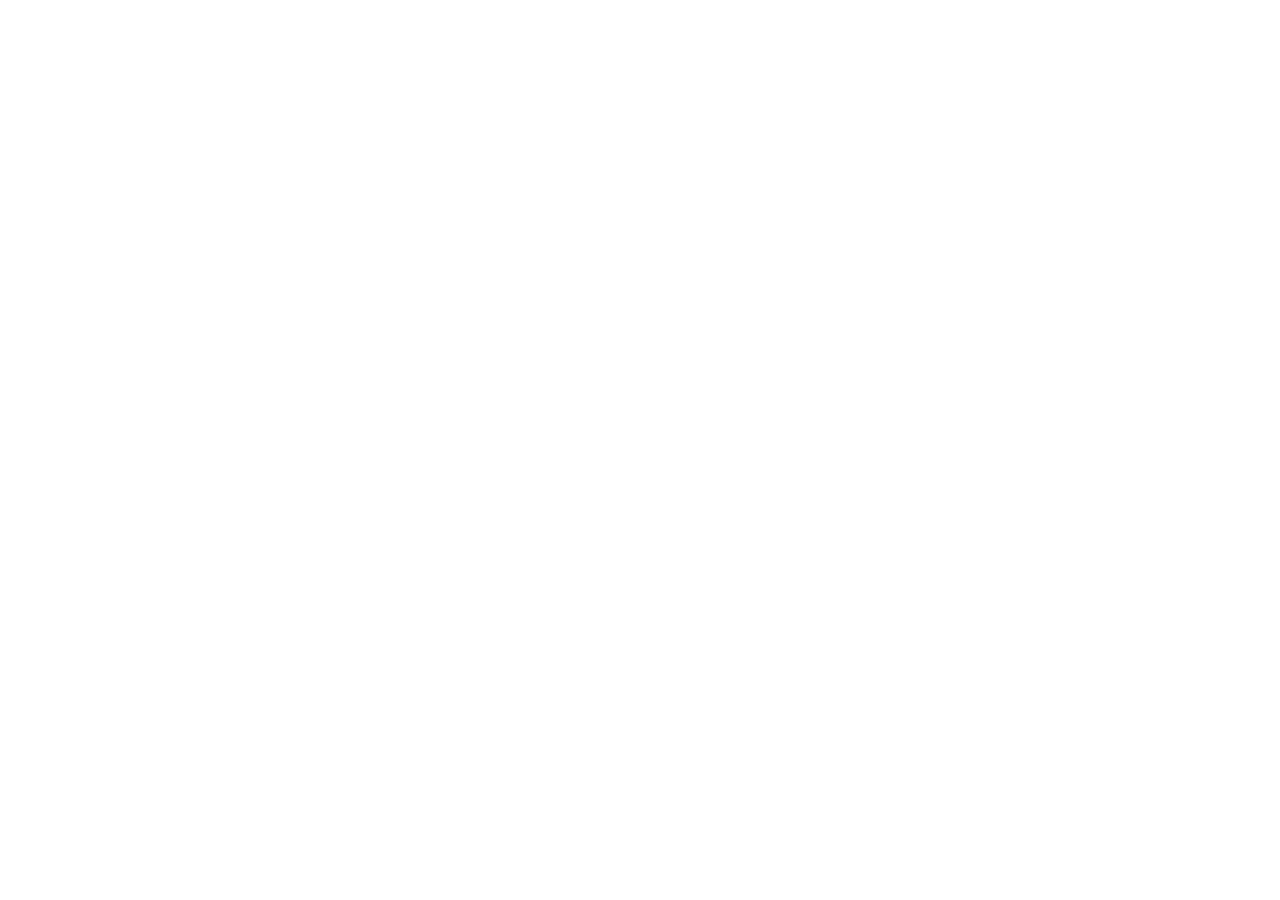
==== frontend/index/index.html @ 75e781c8 "Added new files for project update" ====
<!DOCTYPE html>
<html lang="en">

<head>
    <meta charset="UTF-8">
    <meta name="viewport"
          content="width=device-width, initial-scale=1.0">

    <title>Starlight Lost & Found</title>

    <link rel="stylesheet" href="css/style.css">
</head>

<body>

<div class="stars" id="stars"></div>

<div id="header"></div>

<div id="home"></div>

<div id="footer"></div>

<div id="reportModalContainer"></div>

<div id="detailModalContainer"></div>

<script src="js/script.js"></script>

</body>
</html>
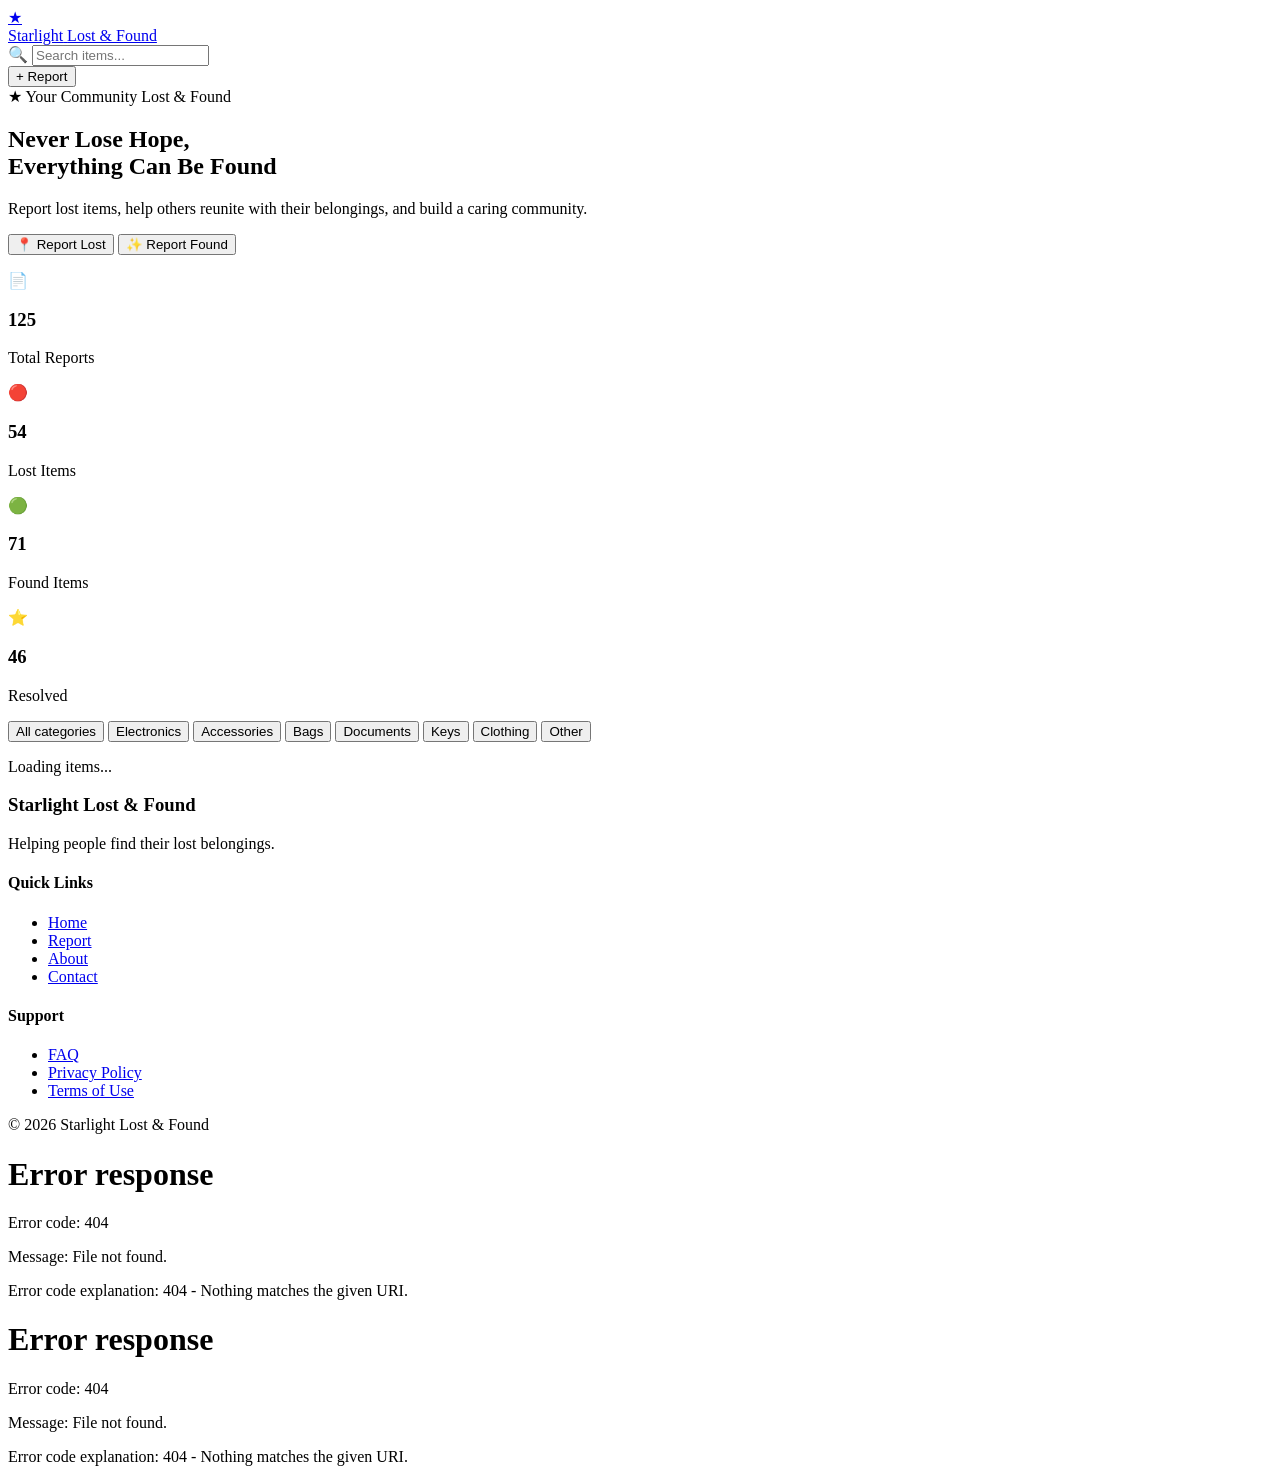
==== commit c96d8183: "add new files" ====
--- a/frontend/index/index.html
+++ b/frontend/index/index.html
@@ -8,7 +8,7 @@
 
     <title>Starlight Lost & Found</title>
 
-    <link rel="stylesheet" href="css/style.css">
+    <link rel="stylesheet" href="../style/index.css">
 </head>
 
 <body>
@@ -25,7 +25,7 @@
 
 <div id="detailModalContainer"></div>
 
-<script src="js/script.js"></script>
+<script src="../script/loader.js"></script>
 
 </body>
 </html>
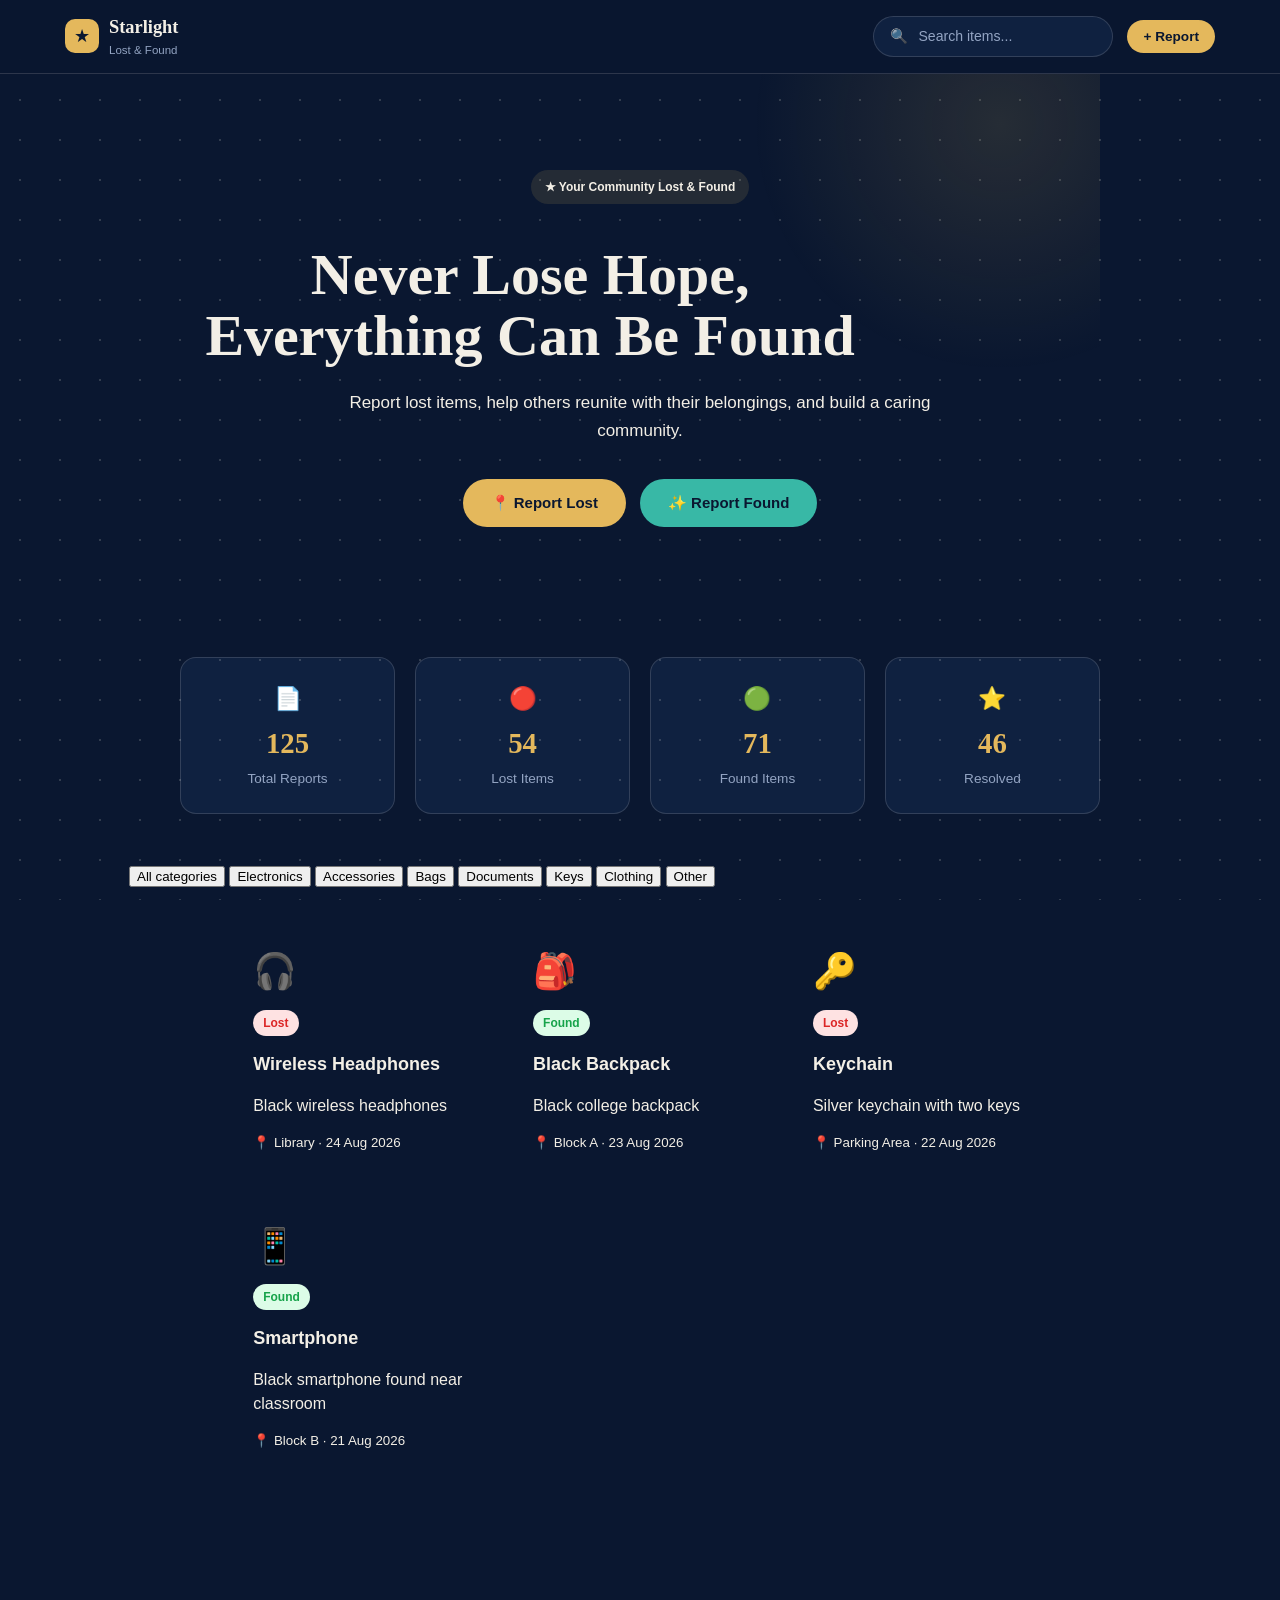
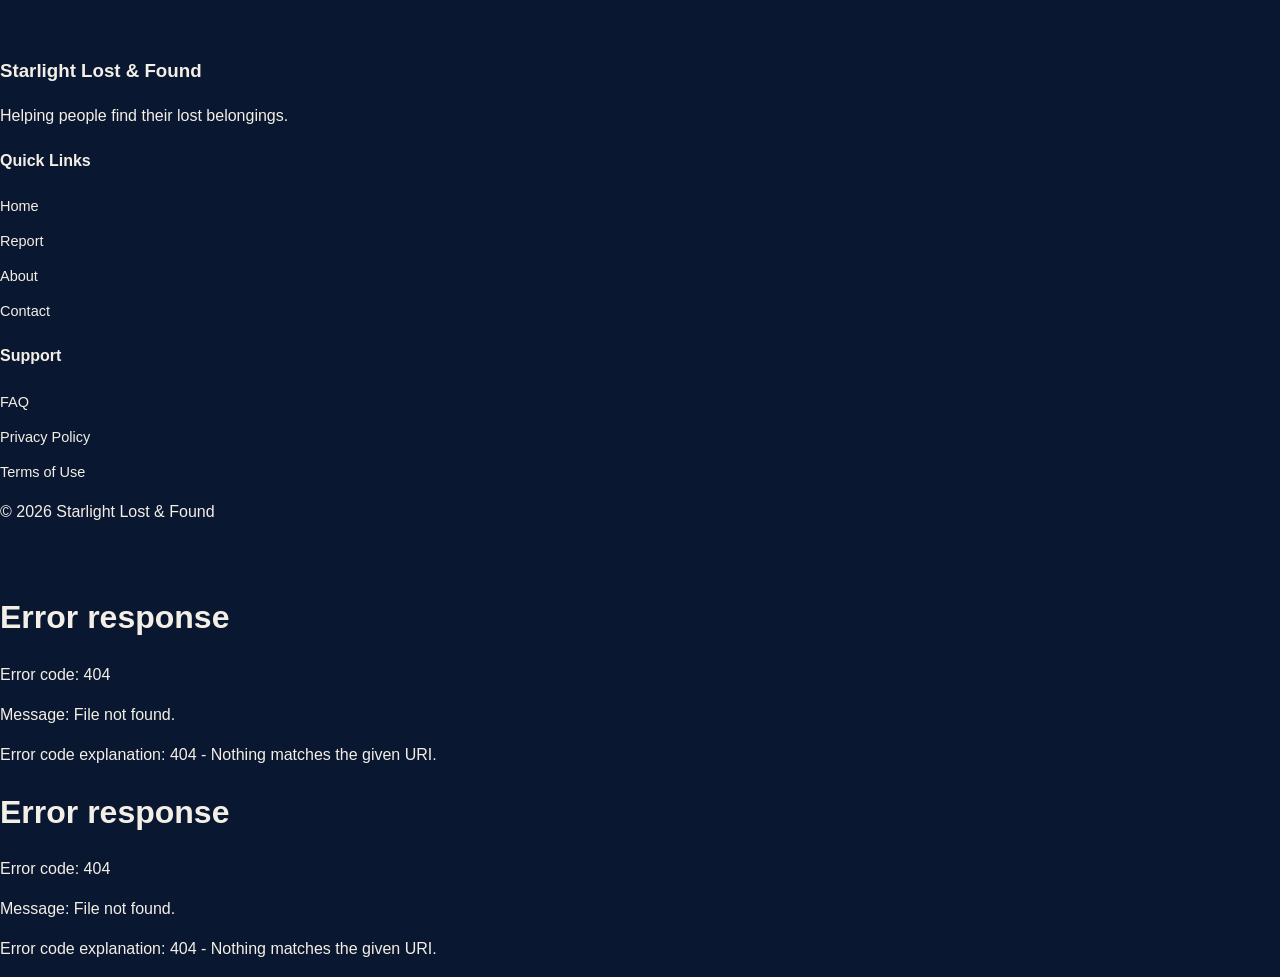
==== commit 0f2bd76c: "new files" ====
--- a/frontend/index/index.html
+++ b/frontend/index/index.html
@@ -9,6 +9,10 @@
     <title>Starlight Lost & Found</title>
 
     <link rel="stylesheet" href="../style/index.css">
+    <link rel="stylesheet" href="../style/hero.css">
+    <link rel="stylesheet" href="../style/filters.css">
+    <link rel="stylesheet" href="../style/items.css">
+    <link rel="stylesheet" href="../style/footer.css">
 </head>
 
 <body>
--- a/frontend/style/index.css
+++ b/frontend/style/index.css
@@ -0,0 +1,320 @@
+:root {
+  --color-navy-dark: #0a1730;
+  --color-navy: #0f2140;
+  --color-navy-light: #16305a;
+  --color-gold: #e4b85c;
+  --color-coral: #ff6e5c;
+  --color-teal: #38b8a6;
+  --color-text: #f3efe6;
+  --color-muted: #93a4c2;
+  --color-border: rgba(243, 239, 230, 0.15);
+ 
+  --font-heading: 'Fraunces', serif;
+  --font-body: 'Inter', sans-serif;
+}
+
+* {
+  box-sizing: border-box;
+}
+
+html {
+  scroll-behavior: smooth;
+}
+
+body {
+  margin: 0;
+  background-color: var(--color-navy-dark);
+  color: var(--color-text);
+  font-family: var(--font-body);
+  line-height: 1.5;
+  position: relative;
+}
+
+a {
+  color: inherit;
+  text-decoration: none;
+}
+
+button {
+  cursor: pointer;
+  font-family: inherit;
+}
+
+.container {
+  max-width: 1150px;
+  margin: 0 auto;
+  padding: 0 5%;
+}
+.stars {
+  position: fixed;
+  inset: 0;
+  z-index: 0;
+  pointer-events: none;
+  background-image: radial-gradient(rgba(243, 239, 230, 0.35) 1px, transparent 1px);
+  background-size: 40px 40px;
+  opacity: 0.5;
+}
+
+.btn {
+  display: inline-flex;
+  align-items: center;
+  gap: 6px;
+  padding: 12px 24px;
+  border-radius: 999px;
+  border: none;
+  font-size: 0.95rem;
+  font-weight: 600;
+  transition: transform 0.15s ease, box-shadow 0.15s ease;
+}
+
+.btn:active {
+  transform: scale(0.97);
+}
+
+.btn-primary {
+  background-color: var(--color-gold);
+  color: var(--color-navy-dark);
+}
+
+.btn-primary:hover {
+  box-shadow: 0 8px 18px -6px rgba(228, 184, 92, 0.55);
+}
+
+.btn-accent {
+  background-color: var(--color-teal);
+  color: var(--color-navy-dark);
+}
+
+.btn-accent:hover {
+  box-shadow: 0 8px 18px -6px rgba(56, 184, 166, 0.55);
+}
+
+.btn-sm {
+  padding: 9px 16px;
+  font-size: 0.85rem;
+}
+header {
+  position: sticky;
+  top: 0;
+  z-index: 50;
+  background-color: rgba(10, 23, 48, 0.85);
+  backdrop-filter: blur(10px);
+  border-bottom: 1px solid var(--color-border);
+}
+
+.header-inner {
+  display: flex;
+  align-items: center;
+  justify-content: space-between;
+  padding: 14px 0;
+}
+
+.logo {
+  display: flex;
+  align-items: center;
+  gap: 10px;
+}
+
+.logo-icon {
+  width: 34px;
+  height: 34px;
+  display: flex;
+  align-items: center;
+  justify-content: center;
+  border-radius: 10px;
+  background-color: var(--color-gold);
+  color: var(--color-navy-dark);
+  font-size: 1.1rem;
+}
+
+.logo-text {
+  display: block;
+  font-family: var(--font-heading);
+  font-weight: 600;
+  font-size: 1.15rem;
+  color: var(--color-text);
+}
+
+.logo-sub {
+  display: block;
+  font-size: 0.72rem;
+  color: var(--color-muted);
+}
+
+.header-actions {
+  display: flex;
+  align-items: center;
+  gap: 14px;
+}
+
+.search-bar {
+  display: flex;
+  align-items: center;
+  gap: 8px;
+  background-color: var(--color-navy);
+  border: 1px solid var(--color-border);
+  border-radius: 999px;
+  padding: 9px 16px;
+}
+
+.search-bar input {
+  border: none;
+  background: transparent;
+  outline: none;
+  color: var(--color-text);
+  font-size: 0.88rem;
+  width: 180px;
+}
+
+.search-bar input::placeholder {
+  color: var(--color-muted);
+}
+
+.search-icon {
+  font-size: 0.9rem;
+  opacity: 0.7;
+}
+
+.hero {
+  text-align: center;
+  padding: 70px 0 50px;
+  position: relative;
+  z-index: 1;
+}
+
+.hero-badge {
+  display: inline-block;
+  background-color: rgba(228, 184, 92, 0.12);
+  color: var(--color-gold);
+  border: 1px solid rgba(228, 184, 92, 0.3);
+  padding: 6px 16px;
+  border-radius: 999px;
+  font-size: 0.82rem;
+  font-weight: 600;
+  margin-bottom: 22px;
+}
+
+.hero h1 {
+  font-family: var(--font-heading);
+  font-size: clamp(2rem, 5vw, 3.2rem);
+  line-height: 1.2;
+  margin: 0 0 18px;
+}
+
+.hero p {
+  color: var(--color-muted);
+  font-size: 1.05rem;
+  max-width: 520px;
+  margin: 0 auto 30px;
+}
+
+.hero-actions {
+  display: flex;
+  justify-content: center;
+  gap: 14px;
+  flex-wrap: wrap;
+}
+
+.stats {
+  display: grid;
+  grid-template-columns: repeat(4, 1fr);
+  gap: 20px;
+  padding: 20px 5% 50px;
+  max-width: 1150px;
+  margin: 0 auto;
+}
+
+.stat-box {
+  text-align: center;
+  background-color: var(--color-navy);
+  border: 1px solid var(--color-border);
+  border-radius: 16px;
+  padding: 24px 16px;
+}
+
+.stat-box .icon {
+  font-size: 1.4rem;
+  margin: 0 0 6px;
+}
+
+.stat-box h3 {
+  font-family: var(--font-heading);
+  font-size: 1.8rem;
+  margin: 0 0 4px;
+  color: var(--color-gold);
+}
+
+.stat-box p:last-child {
+  color: var(--color-muted);
+  font-size: 0.85rem;
+  margin: 0;
+}
+
+.items-grid {
+  display: grid;
+  grid-template-columns: repeat(auto-fill, minmax(250px, 1fr));
+  gap: 22px;
+  max-width: 1150px;
+  margin: 0 auto;
+  padding: 0 5% 60px;
+}
+
+.loading {
+  grid-column: 1 / -1;
+  text-align: center;
+  padding: 60px 0;
+  color: var(--color-muted);
+}
+
+.spinner {
+  width: 34px;
+  height: 34px;
+  border: 3px solid var(--color-border);
+  border-top-color: var(--color-gold);
+  border-radius: 50%;
+  margin: 0 auto 14px;
+  animation: spin 0.8s linear infinite;
+}
+
+@keyframes spin {
+  to {
+    transform: rotate(360deg);
+  }
+}
+
+.item-card {
+  background-color: var(--color-navy);
+  border: 1px solid var(--color-border);
+  border-radius: 14px;
+  overflow: hidden;
+}
+
+.item-card:hover {
+  border-color: var(--color-gold);
+}
+
+@media (max-width: 850px) {
+  .search-bar input {
+    width: 120px;
+  }
+}
+
+@media (max-width: 700px) {
+  .stats {
+    grid-template-columns: repeat(2, 1fr);
+  }
+}
+
+@media (max-width: 600px) {
+  .header-actions .search-bar {
+    display: none;
+  }
+
+  .hero-actions {
+    flex-direction: column;
+  }
+
+  .stats {
+    grid-template-columns: 1fr;
+  }
+}
--- a/frontend/style/hero.css
+++ b/frontend/style/hero.css
@@ -0,0 +1,101 @@
+
+.hero {
+    padding: 96px 0 110px;
+    position: relative;
+    overflow: hidden;
+    width: 90%;
+    max-width: 1200px;
+    margin: auto;
+}
+
+.hero-badge {
+    display: inline-block;
+    font-family: var(--mono);
+    font-size: 12px;
+    color: var(--gold);
+    border: 1px solid var(--line);
+    border-radius: 30px;
+    padding: 8px 14px;
+    margin-bottom: 18px;
+}
+
+.hero h1 {
+    max-width: 700px;
+    font-size: clamp(38px, 5vw, 58px);
+    line-height: 1.06;
+    margin: 22px 0;
+    color: var(--paper);
+}
+
+.hero p {
+    font-size: 17px;
+    color: var(--paper-dim);
+    max-width: 600px;
+    margin-bottom: 34px;
+    line-height: 1.65;
+}
+
+.hero-actions {
+    display: flex;
+    gap: 14px;
+    flex-wrap: wrap;
+}
+
+.hero-actions .btn {
+    padding: 15px 28px;
+    font-size: 15px;
+}
+
+
+.hero::before {
+    content: "";
+    position: absolute;
+
+    width: 500px;
+    height: 500px;
+
+    top: -200px;
+    right: -150px;
+
+    background: radial-gradient(
+        circle,
+        rgba(244, 201, 93, 0.12),
+        transparent 70%
+    );
+
+    pointer-events: none;
+}
+
+@media (max-width: 768px) {
+
+    .hero {
+        padding: 65px 0 70px;
+    }
+
+    .hero h1 {
+        font-size: 40px;
+    }
+
+    .hero p {
+        font-size: 15px;
+    }
+}
+
+@media (max-width: 500px) {
+
+    .hero {
+        padding: 50px 0 60px;
+    }
+
+    .hero h1 {
+        font-size: 34px;
+    }
+
+    .hero-actions {
+        flex-direction: column;
+    }
+
+    .hero-actions .btn {
+        width: 100%;
+    }
+}
--- a/frontend/style/filters.css
+++ b/frontend/style/filters.css
@@ -0,0 +1,55 @@
+
+.filters {
+    width: 90%;
+    max-width: 1200px;
+
+    margin: 25px auto;
+
+    display: flex;
+    align-items: center;
+    gap: 10px;
+
+    flex-wrap: wrap;
+}
+
+.filters button {
+    border: 1px solid #e5e7eb;
+
+    background: #ffffff;
+    color: #4b5563;
+
+    padding: 9px 16px;
+
+    border-radius: 20px;
+
+    cursor: pointer;
+
+    font-size: 14px;
+    font-weight: 500;
+
+    transition: all 0.2s ease;
+}
+
+.filters button:hover {
+    background: #f0edff;
+    color: #6c5ce7;
+    border-color: #6c5ce7;
+}
+
+.filters button.active {
+    background: #6c5ce7;
+    color: #ffffff;
+    border-color: #6c5ce7;
+}
+
+@media (max-width: 600px) {
+
+    .filters {
+        gap: 7px;
+    }
+
+    .filters button {
+        padding: 8px 12px;
+        font-size: 13px;
+    }
+}
--- a/frontend/style/items.css
+++ b/frontend/style/items.css
@@ -0,0 +1,71 @@
+.items-grid {
+    width: 90%;
+    max-width: 1200px;
+    margin: 35px auto;
+    display: grid;
+    grid-template-columns: repeat(3, 1fr);
+    gap: 22px;
+}
+
+.item-card {
+    background: var(--surface);
+    border: 1px solid var(--border);
+    border-radius: 14px;
+    padding: 22px;
+    box-shadow: var(--shadow);
+    transition: transform 0.2s ease, box-shadow 0.2s ease;
+}
+
+.item-card:hover {
+    transform: translateY(-4px);
+}
+
+.item-icon {
+    font-size: 35px;
+    margin-bottom: 12px;
+}
+
+.item-status {
+    display: inline-block;
+    padding: 4px 10px;
+    border-radius: 20px;
+    font-size: 12px;
+    font-weight: 600;
+    margin-bottom: 10px;
+}
+
+.item-status.lost {
+    background: #fee2e2;
+    color: #dc2626;
+}
+
+.item-status.found {
+    background: #dcfce7;
+    color: #16a34a;
+}
+
+.item-card h3 {
+    margin: 5px 0;
+    font-size: 18px;
+}
+
+.item-card p {
+    color: var(--muted);
+    margin-bottom: 12px;
+}
+
+.item-card small {
+    color: var(--muted);
+}
+
+@media (max-width: 900px) {
+    .items-grid {
+        grid-template-columns: repeat(2, 1fr);
+    }
+}
+
+@media (max-width: 600px) {
+    .items-grid {
+        grid-template-columns: 1fr;
+    }
+}
--- a/frontend/style/footer.css
+++ b/frontend/style/footer.css
@@ -0,0 +1,85 @@
+
+.footer {
+    border-top: 1px solid var(--line);
+    padding: 64px 0 32px;
+    margin-top: 40px;
+}
+
+.footer-grid {
+    display: grid;
+    grid-template-columns: 1.6fr 1fr 1fr;
+    gap: 40px;
+    padding-bottom: 44px;
+}
+
+.footer-brand .brand {
+    margin-bottom: 14px;
+}
+
+.footer-brand p {
+    color: var(--paper-faint);
+    font-size: 14px;
+    max-width: 280px;
+    line-height: 1.6;
+}
+
+.footer h5 {
+    font-family: var(--mono);
+    font-size: 12px;
+    letter-spacing: .1em;
+    text-transform: uppercase;
+    color: var(--paper-faint);
+    margin-bottom: 16px;
+}
+
+.footer ul {
+    list-style: none;
+    padding: 0;
+}
+
+.footer ul li {
+    margin-bottom: 11px;
+}
+
+.footer ul a {
+    color: var(--paper-dim);
+    font-size: 14.5px;
+    transition: color .2s;
+}
+
+.footer ul a:hover {
+    color: var(--gold);
+}
+
+.footer-bottom {
+    border-top: 1px solid var(--line);
+    padding-top: 24px;
+
+    display: flex;
+    justify-content: space-between;
+
+    font-size: 13px;
+    color: var(--paper-faint);
+
+    flex-wrap: wrap;
+    gap: 10px;
+}
+
+@media (max-width: 700px) {
+
+    .footer-grid {
+        grid-template-columns: 1fr 1fr;
+    }
+}
+
+@media (max-width: 500px) {
+
+    .footer-grid {
+        grid-template-columns: 1fr;
+        gap: 30px;
+    }
+
+    .footer-bottom {
+        flex-direction: column;
+    }
+}
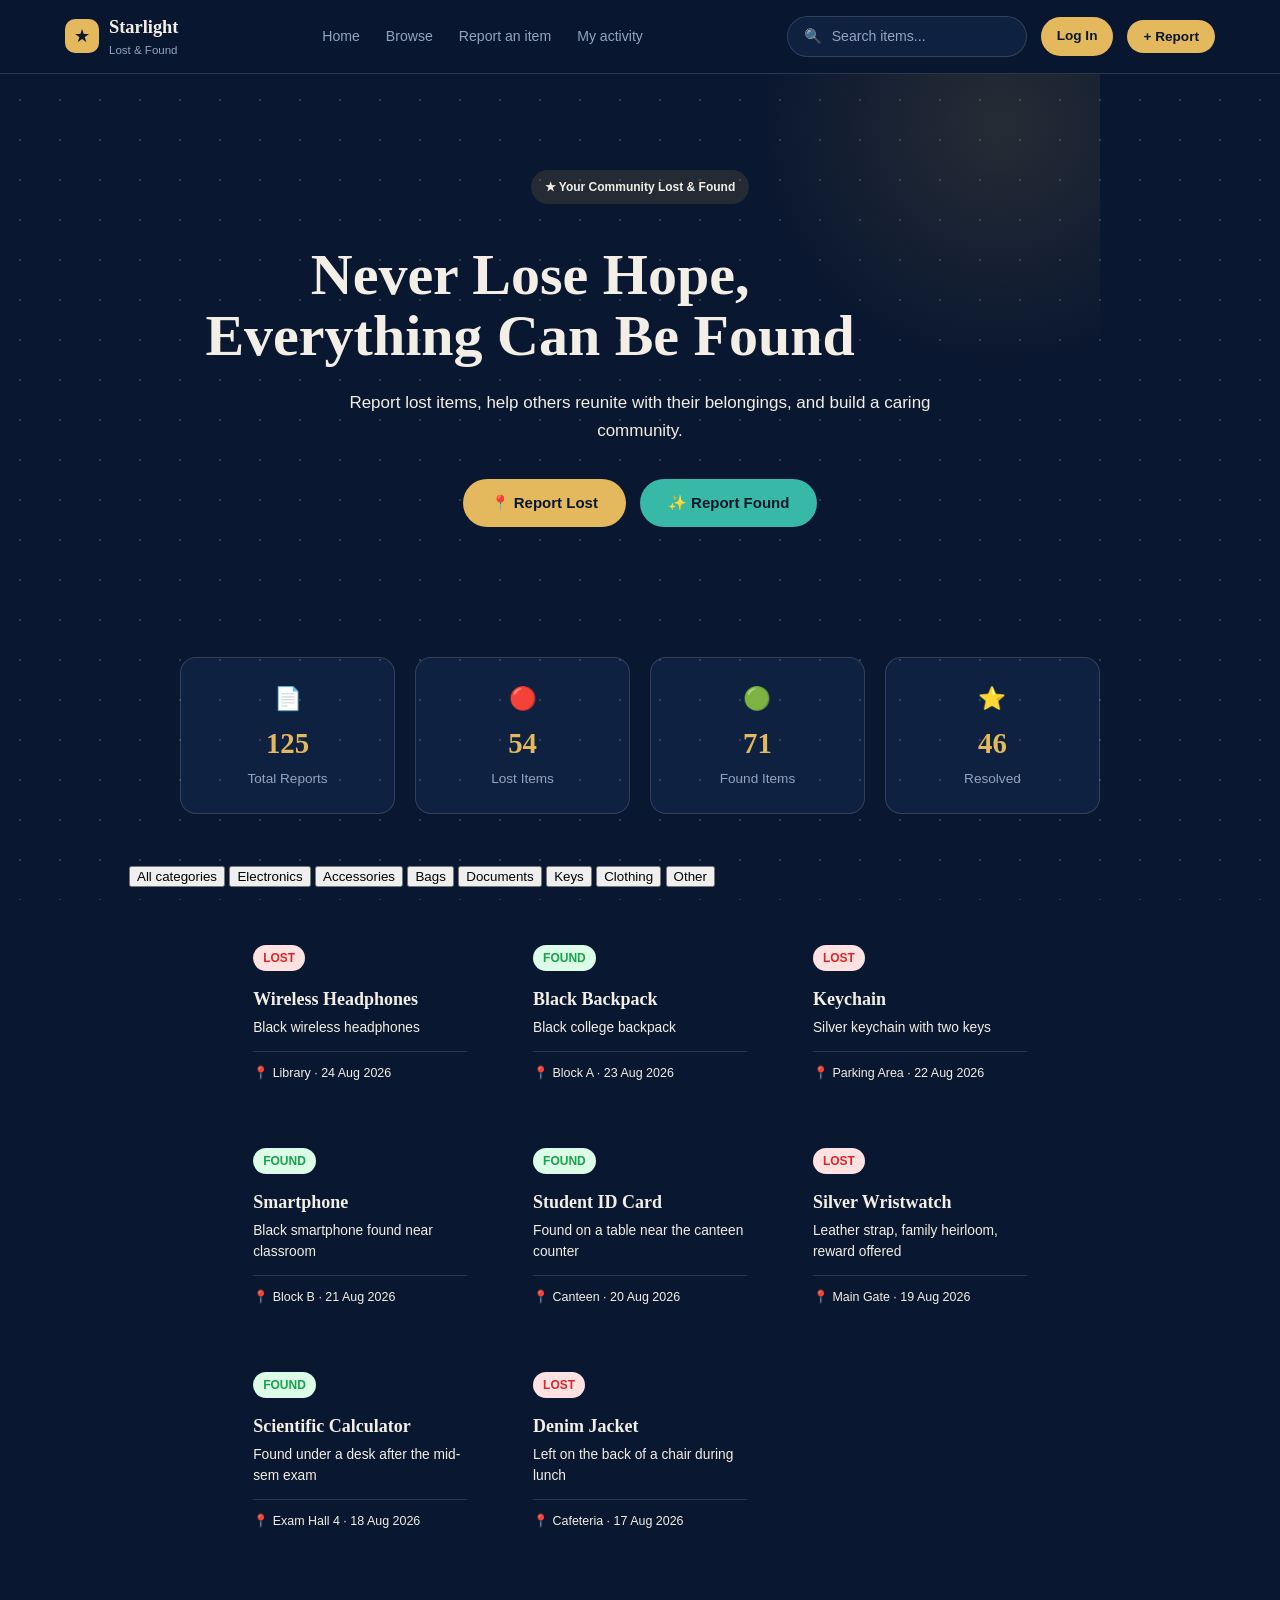
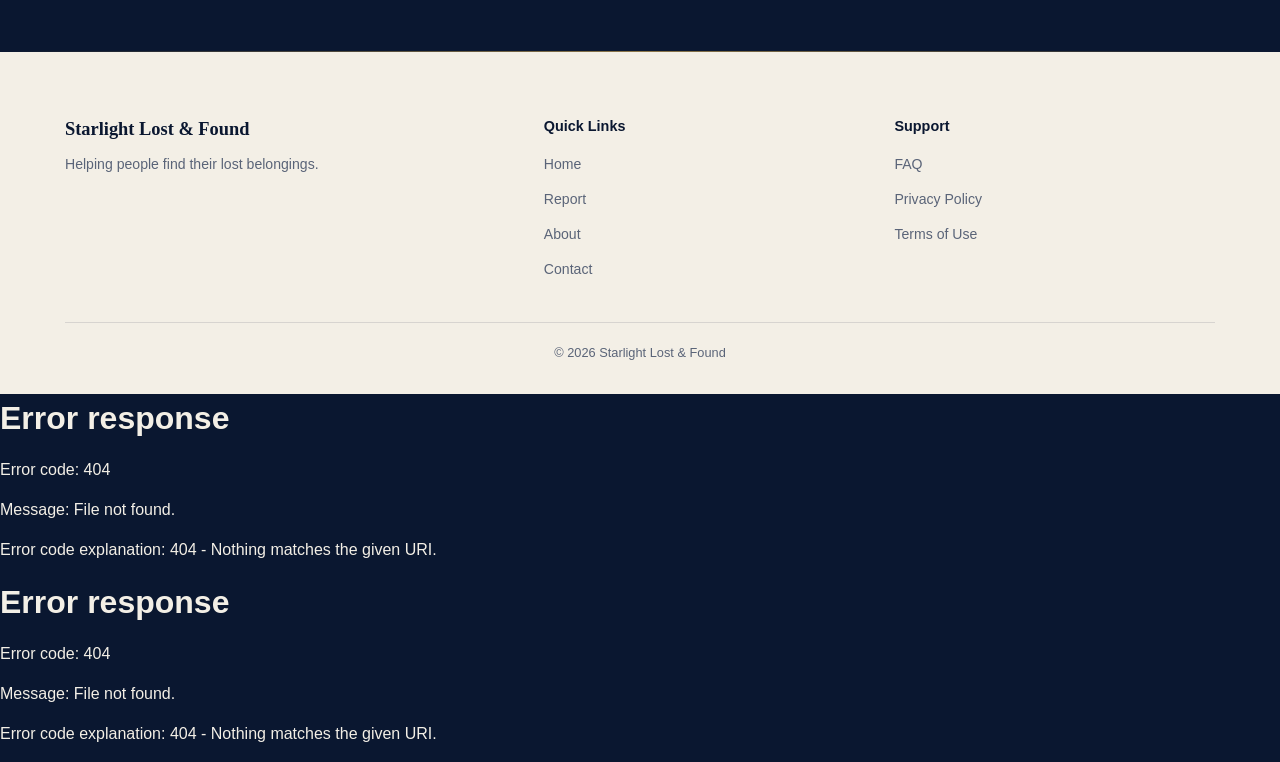
==== commit 6c67a8b5: "updated files" ====
--- a/frontend/index/index.html
+++ b/frontend/index/index.html
@@ -27,7 +27,7 @@
 
 <div id="reportModalContainer"></div>
 
-<div id="detailModalContainer"></div>
+<div id="detailModalContainer"></div>     
 
 <script src="../script/loader.js"></script>
 
--- a/frontend/style/index.css
+++ b/frontend/style/index.css
@@ -1,3 +1,4 @@
+
 :root {
   --color-navy-dark: #0a1730;
   --color-navy: #0f2140;
@@ -8,7 +9,7 @@
   --color-text: #f3efe6;
   --color-muted: #93a4c2;
   --color-border: rgba(243, 239, 230, 0.15);
- 
+
   --font-heading: 'Fraunces', serif;
   --font-body: 'Inter', sans-serif;
 }
@@ -38,6 +39,11 @@
 button {
   cursor: pointer;
   font-family: inherit;
+}
+
+h1, h2, h3, h4, h5, h6 {
+  color: var(--color-text);
+  margin: 0;
 }
 
 .container {
@@ -45,6 +51,7 @@
   margin: 0 auto;
   padding: 0 5%;
 }
+
 .stars {
   position: fixed;
   inset: 0;
@@ -93,6 +100,7 @@
   padding: 9px 16px;
   font-size: 0.85rem;
 }
+
 header {
   position: sticky;
   top: 0;
@@ -145,6 +153,21 @@
   display: flex;
   align-items: center;
   gap: 14px;
+}
+.nav-links {
+  display: flex;
+  align-items: center;
+  gap: 26px;
+}
+
+.nav-links a {
+  color: var(--color-muted);
+  font-size: 0.88rem;
+  font-weight: 500;
+}
+
+.nav-links a:hover {
+  color: var(--color-text);
 }
 
 .search-bar {
@@ -199,6 +222,7 @@
   font-size: clamp(2rem, 5vw, 3.2rem);
   line-height: 1.2;
   margin: 0 0 18px;
+  color: var(--color-text);
 }
 
 .hero p {
@@ -287,10 +311,159 @@
   border: 1px solid var(--color-border);
   border-radius: 14px;
   overflow: hidden;
+  padding: 22px;
+  min-width: 0;
+  transition: transform 0.2s ease, border-color 0.2s ease;
 }
 
 .item-card:hover {
   border-color: var(--color-gold);
+  transform: translateY(-4px);
+}
+
+.item-icon {
+  font-size: 2rem;
+  margin-bottom: 12px;
+}
+
+.item-photo {
+  width: 100%;
+  height: 140px;
+  object-fit: cover;
+  border-radius: 10px;
+  margin: -22px -22px 16px;
+  width: calc(100% + 44px);
+  display: block;
+  background-color: var(--color-navy-light);
+}
+
+.item-photo::before {
+  content: "";
+}
+
+img.item-photo:not([src]),
+img.item-photo[src=""] {
+  visibility: hidden;
+}
+
+.item-status {
+  display: inline-block;
+  font-size: 0.72rem;
+  font-weight: 700;
+  text-transform: uppercase;
+  padding: 4px 12px;
+  border-radius: 999px;
+  margin-bottom: 12px;
+}
+
+.item-status.lost {
+  background-color: rgba(255, 110, 92, 0.15);
+  color: var(--color-coral);
+}
+
+.item-status.found {
+  background-color: rgba(56, 184, 166, 0.15);
+  color: var(--color-teal);
+}
+
+.item-card h3 {
+  font-family: var(--font-heading);
+  font-size: 1.05rem;
+  margin: 0 0 6px;
+}
+
+.item-card p {
+  color: var(--color-muted);
+  font-size: 0.86rem;
+  margin: 0 0 14px;
+}
+
+.item-card small {
+  display: block;
+  color: var(--color-muted);
+  font-size: 0.78rem;
+  padding-top: 12px;
+  border-top: 1px solid var(--color-border);
+}
+
+.footer {
+  background-color: var(--color-cream, #f3efe6);
+  color: var(--color-navy-dark);
+  border-top: 3px solid var(--color-gold);
+  padding: 56px 5% 26px;
+  margin-top: 40px;
+  position: relative;
+}
+.footer::before {
+  content: "";
+  position: absolute;
+  top: -1px;
+  left: 0;
+  right: 0;
+  height: 1px;
+  background: linear-gradient(90deg, transparent, rgba(228, 184, 92, 0.6), transparent);
+}
+
+.footer-top {
+  display: grid;
+  grid-template-columns: 1.4fr 1fr 1fr;
+  gap: 30px;
+  max-width: 1150px;
+  margin: 0 auto 30px;
+}
+
+.footer-top h3 {
+  font-family: var(--font-heading);
+  font-size: 1.15rem;
+  margin: 0 0 10px;
+  color: var(--color-navy-dark);
+}
+
+.footer-top h4 {
+  font-size: 0.9rem;
+  margin: 0 0 14px;
+  color: var(--color-navy-dark);
+}
+
+.footer-top > div > p {
+  color: #5a6478;
+  font-size: 0.88rem;
+  margin: 0;
+}
+
+.footer-top ul {
+  list-style: none;
+  margin: 0;
+  padding: 0;
+}
+
+.footer-top ul li {
+  margin-bottom: 10px;
+}
+
+.footer-top ul li a {
+  color: #5a6478;
+  font-size: 0.88rem;
+}
+
+.footer-top ul li a:hover {
+  color: var(--color-navy);
+}
+
+.footer .copyright {
+  text-align: center;
+  color: #5a6478;
+  font-size: 0.8rem;
+  border-top: 1px solid rgba(10, 23, 48, 0.12);
+  padding-top: 20px;
+  max-width: 1150px;
+  margin: 0 auto;
+}
+
+@media (max-width: 900px) {
+  .nav-links {
+    display: none;
+  }
 }
 
 @media (max-width: 850px) {
@@ -303,6 +476,10 @@
   .stats {
     grid-template-columns: repeat(2, 1fr);
   }
+
+  .footer-top {
+    grid-template-columns: 1fr;
+  }
 }
 
 @media (max-width: 600px) {
